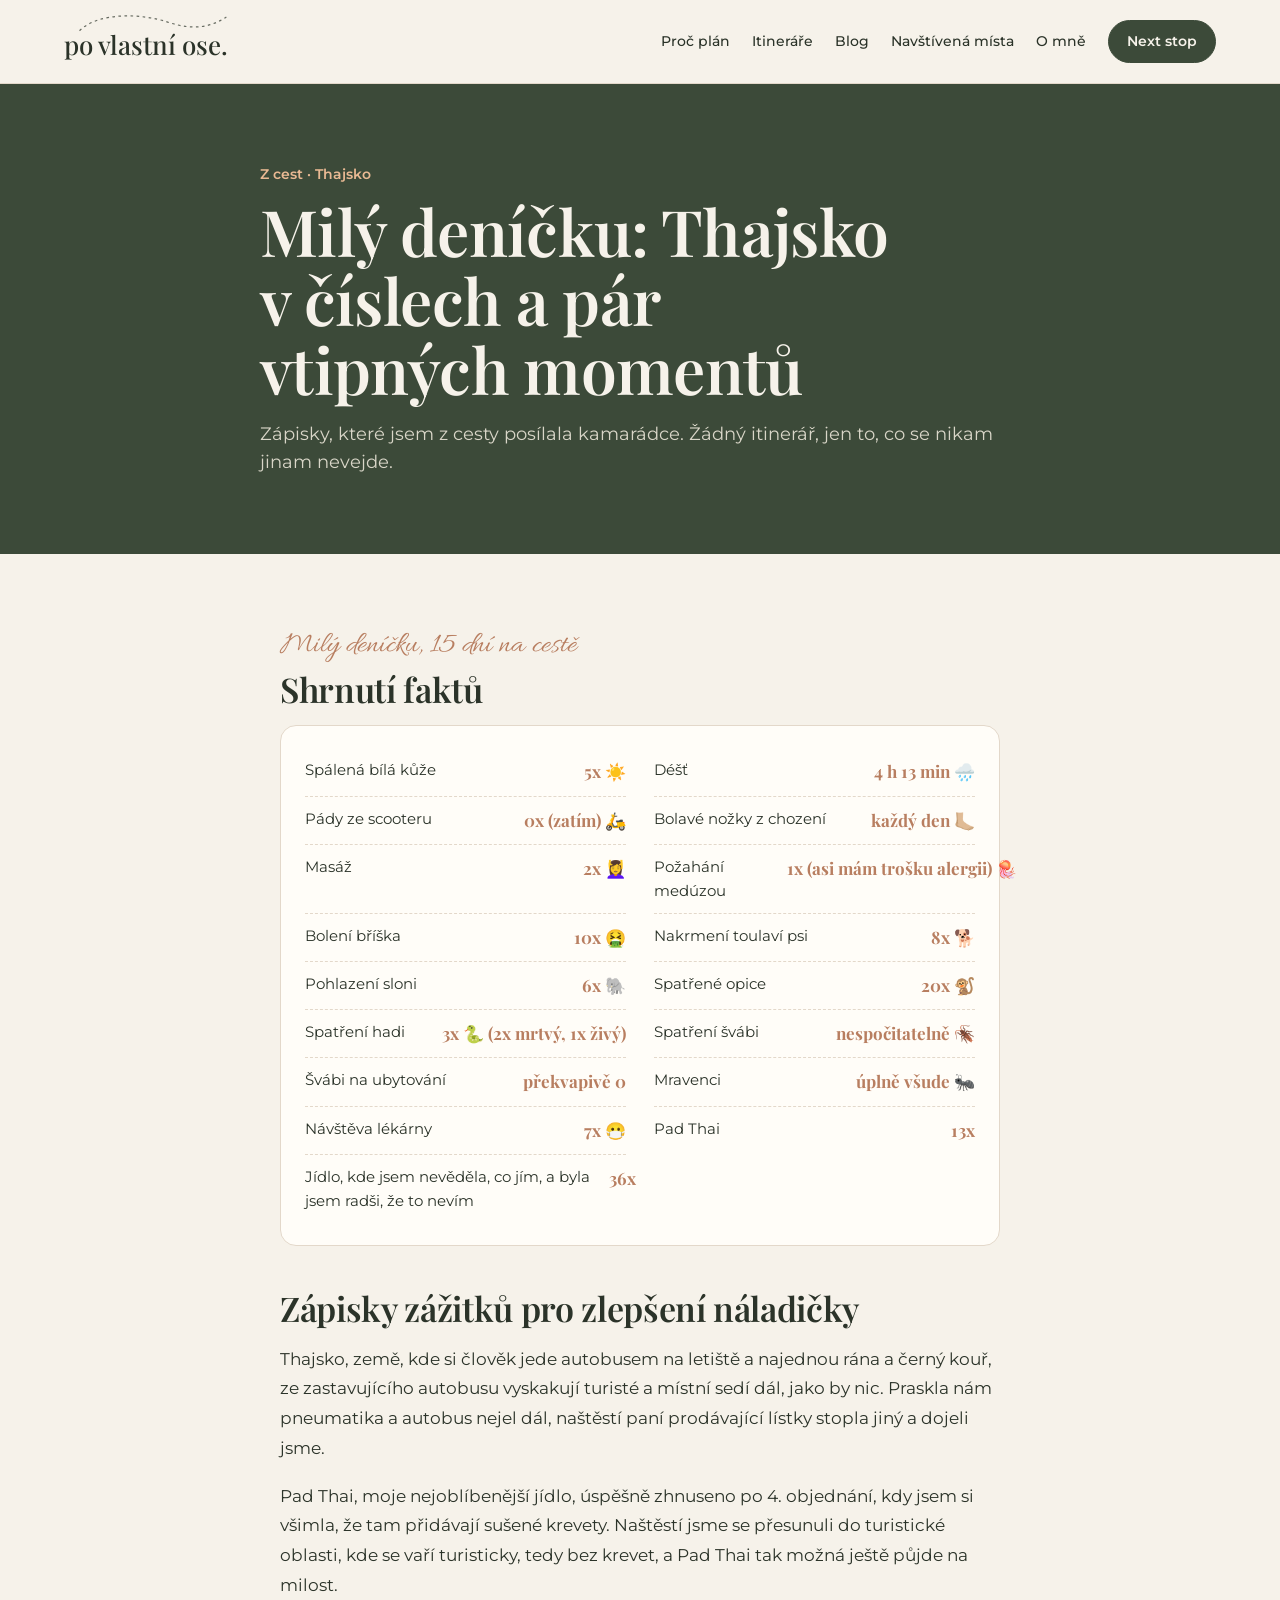
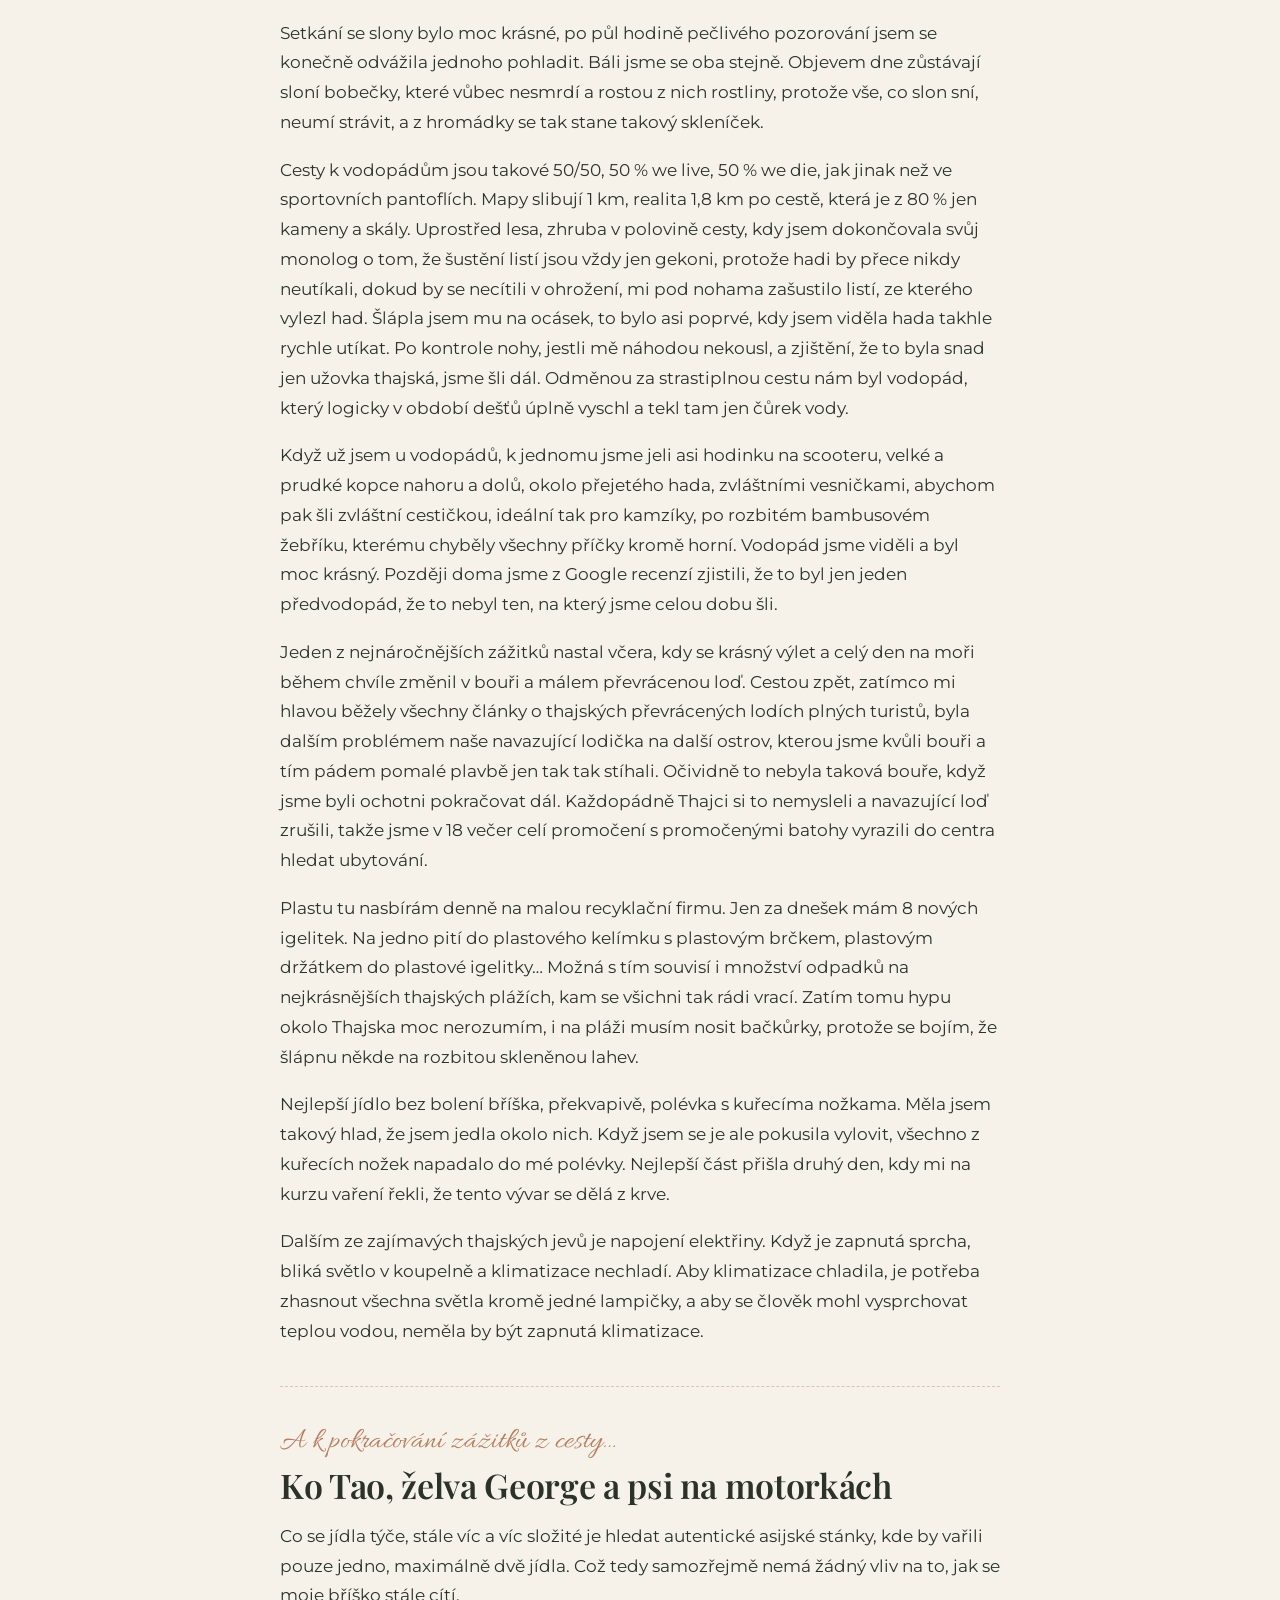
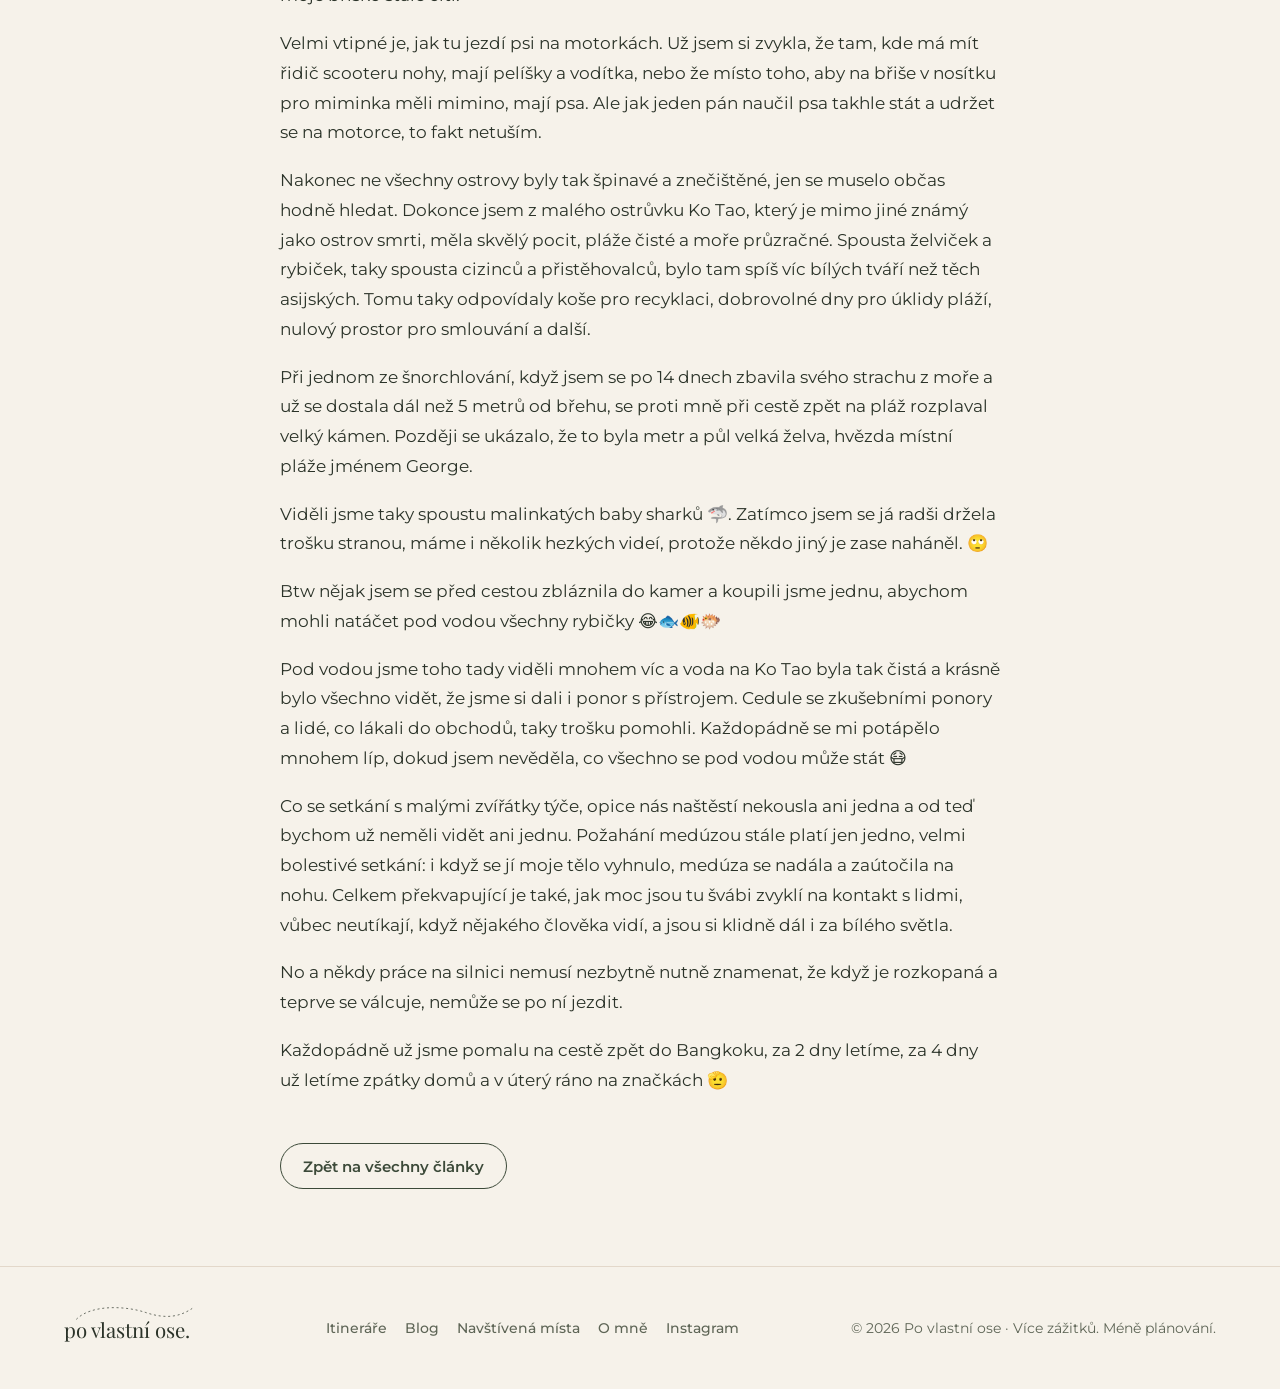
==== clanky/thajsko-mily-denicku/index.html @ 7bd82819 "První článek: Milý deníčku z Thajska; styly do assets/style.css Co-Authored-By: Claude Opus 5.5 <nor" ====
<!DOCTYPE html>
<html lang="cs">
<head>
<meta charset="utf-8">
<meta name="viewport" content="width=device-width, initial-scale=1">
<title>Milý deníčku z Thajska | Po vlastní ose</title>
<meta name="robots" content="noindex, nofollow">
<meta name="description" content="Vtipné momenty z cesty po Thajsku: sloni, hadi na cestě k vodopádům, bouře na moři, želva George a Pad Thai se sušenými krevetami.">
<link rel="icon" href="data:image/svg+xml,%3Csvg xmlns=%22http://www.w3.org/2000/svg%22 viewBox=%220 0 24 30%22%3E%3Cpath fill=%22%23B87E60%22 d=%22M12 1C6.2 1 1.8 5.4 1.8 11c0 7.4 9 16.6 9.4 17 .4.4 1.1.4 1.5 0 .4-.4 9.5-9.6 9.5-17C22.2 5.4 17.8 1 12 1zm0 14.2a4 4 0 1 1 0-8 4 4 0 0 1 0 8z%22/%3E%3C/svg%3E">
<link rel="preconnect" href="https://fonts.googleapis.com">
<link rel="preconnect" href="https://fonts.gstatic.com" crossorigin>
<link rel="stylesheet" href="https://fonts.googleapis.com/css2?family=Allura&family=Montserrat:wght@400;500;600&family=Playfair+Display:ital,wght@0,500;0,600;1,500&display=swap">
<link rel="stylesheet" href="/assets/style.css">
</head>
<body>
<svg width="0" height="0" style="position:absolute" aria-hidden="true">
 <defs>
  <symbol id="plane" viewBox="0 0 24 24"><path fill="currentColor" d="M21.5 11.2c.9.2.9 1.4 0 1.6l-5.8 1.1-4.6 6.6c-.3.4-.7.6-1.2.6H8.8l2.3-7-4.8.7-1.7 2.2H3.3l1-3.7-1-3.7h1.3l1.7 2.2 4.8.7-2.3-7h1.1c.5 0 .9.2 1.2.6l4.6 6.6z"/></symbol>
  <symbol id="pin" viewBox="0 0 24 30"><path fill="currentColor" d="M12 1C6.2 1 1.8 5.4 1.8 11c0 7.4 9 16.6 9.4 17 .4.4 1.1.4 1.5 0 .4-.4 9.5-9.6 9.5-17C22.2 5.4 17.8 1 12 1zm0 14.2a4 4 0 1 1 0-8 4 4 0 0 1 0 8z"/></symbol>
  <symbol id="palm" viewBox="0 0 120 200"><path d="M62 200c-6-50-4-100 6-140" stroke="currentColor" stroke-width="7" fill="none" stroke-linecap="round"/><g fill="currentColor"><path d="M68 60C50 40 25 38 4 52c22-4 42 2 64 8z"/><path d="M68 60c6-22 26-36 50-34-20 6-36 18-50 34z"/><path d="M68 60C60 36 40 20 16 22c20 8 38 20 52 38z"/><path d="M68 60c20-10 42-6 52 14-18-10-34-12-52-14z"/><path d="M68 60c-14 4-30 18-34 40 10-18 20-30 34-40z"/></g></symbol>
 </defs>
</svg>

<header>
 <div class="bar">
  <a class="logo" href="/" aria-label="Po vlastní ose, úvod">
   <svg viewBox="0 0 220 64" role="img"><title>po vlastní ose.</title>
    <path d="M18 24 C 40 2, 90 4, 120 14 S 170 20, 188 8" fill="none" stroke="currentColor" stroke-width="1.4" stroke-dasharray="3 4" opacity=".7"/>
    <use href="/#pin" x="10" y="12" width="14" height="17" style="color:var(--terra)"/>
    <use href="/#plane" x="184" y="0" width="20" height="20" transform="rotate(-14 194 10)"/>
    <text x="0" y="52" font-family="Playfair Display, Georgia, serif" font-size="30" font-weight="500" fill="currentColor">po vlastní ose.</text>
   </svg>
  </a>
  <nav class="main" aria-label="Hlavní menu">
   <a href="/#proc">Proč plán</a><a href="/#itinerare">Itineráře</a><a href="/#blog">Blog</a><a href="/#mista">Navštívená místa</a><a href="/#o-mne">O mně</a>
   <a class="btn" href="/#itinerare">Next stop</a>
  </nav>
 </div>
</header>

<main>
<section class="band art-hero">
 <div class="wrap">
  <span class="k">Z cest · Thajsko</span>
  <h1>Milý deníčku: Thajsko v číslech a pár vtipných momentů</h1>
  <p>Zápisky, které jsem z cesty posílala kamarádce. Žádný itinerář, jen to, co se nikam jinam nevejde.</p>
 </div>
</section>
<section class="band">
 <article class="art">
  <span class="hand">Milý deníčku, 15 dní na cestě</span>
  <h2 style="margin-top:0">Shrnutí faktů</h2>
  <div class="facts"><div><span>Spálená bílá kůže</span><b>5x ☀️</b></div><div><span>Déšť</span><b>4 h 13 min 🌧️</b></div><div><span>Pády ze scooteru</span><b>0x (zatím) 🛵</b></div><div><span>Bolavé nožky z chození</span><b>každý den 🦶🏼</b></div><div><span>Masáž</span><b>2x 💆‍♀️</b></div><div><span>Požahání medúzou</span><b>1x (asi mám trošku alergii) 🪼</b></div><div><span>Bolení bříška</span><b>10x 🤮</b></div><div><span>Nakrmení toulaví psi</span><b>8x 🐕</b></div><div><span>Pohlazení sloni</span><b>6x 🐘</b></div><div><span>Spatřené opice</span><b>20x 🐒</b></div><div><span>Spatření hadi</span><b>3x 🐍 (2x mrtvý, 1x živý)</b></div><div><span>Spatření švábi</span><b>nespočitatelně 🪳</b></div><div><span>Švábi na ubytování</span><b>překvapivě 0</b></div><div><span>Mravenci</span><b>úplně všude 🐜</b></div><div><span>Návštěva lékárny</span><b>7x 😷</b></div><div><span>Pad Thai</span><b>13x</b></div><div><span>Jídlo, kde jsem nevěděla, co jím, a byla jsem radši, že to nevím</span><b>36x</b></div></div>
  <h2>Zápisky zážitků pro zlepšení náladičky</h2>
  <p>Thajsko, země, kde si člověk jede autobusem na letiště a najednou rána a černý kouř, ze zastavujícího autobusu vyskakují turisté a místní sedí dál, jako by nic. Praskla nám pneumatika a autobus nejel dál, naštěstí paní prodávající lístky stopla jiný a dojeli jsme.</p>
<p>Pad Thai, moje nejoblíbenější jídlo, úspěšně zhnuseno po 4. objednání, kdy jsem si všimla, že tam přidávají sušené krevety. Naštěstí jsme se přesunuli do turistické oblasti, kde se vaří turisticky, tedy bez krevet, a Pad Thai tak možná ještě půjde na milost.</p>
<p>Setkání se slony bylo moc krásné, po půl hodině pečlivého pozorování jsem se konečně odvážila jednoho pohladit. Báli jsme se oba stejně. Objevem dne zůstávají sloní bobečky, které vůbec nesmrdí a rostou z nich rostliny, protože vše, co slon sní, neumí strávit, a z hromádky se tak stane takový skleníček.</p>
<p>Cesty k vodopádům jsou takové 50/50, 50 % we live, 50 % we die, jak jinak než ve sportovních pantoflích. Mapy slibují 1 km, realita 1,8 km po cestě, která je z 80 % jen kameny a skály. Uprostřed lesa, zhruba v polovině cesty, kdy jsem dokončovala svůj monolog o tom, že šustění listí jsou vždy jen gekoni, protože hadi by přece nikdy neutíkali, dokud by se necítili v ohrožení, mi pod nohama zašustilo listí, ze kterého vylezl had. Šlápla jsem mu na ocásek, to bylo asi poprvé, kdy jsem viděla hada takhle rychle utíkat. Po kontrole nohy, jestli mě náhodou nekousl, a zjištění, že to byla snad jen užovka thajská, jsme šli dál. Odměnou za strastiplnou cestu nám byl vodopád, který logicky v období dešťů úplně vyschl a tekl tam jen čůrek vody.</p>
<p>Když už jsem u vodopádů, k jednomu jsme jeli asi hodinku na scooteru, velké a prudké kopce nahoru a dolů, okolo přejetého hada, zvláštními vesničkami, abychom pak šli zvláštní cestičkou, ideální tak pro kamzíky, po rozbitém bambusovém žebříku, kterému chyběly všechny příčky kromě horní. Vodopád jsme viděli a byl moc krásný. Později doma jsme z Google recenzí zjistili, že to byl jen jeden předvodopád, že to nebyl ten, na který jsme celou dobu šli.</p>
<p>Jeden z nejnáročnějších zážitků nastal včera, kdy se krásný výlet a celý den na moři během chvíle změnil v bouři a málem převrácenou loď. Cestou zpět, zatímco mi hlavou běžely všechny články o thajských převrácených lodích plných turistů, byla dalším problémem naše navazující lodička na další ostrov, kterou jsme kvůli bouři a tím pádem pomalé plavbě jen tak tak stíhali. Očividně to nebyla taková bouře, když jsme byli ochotni pokračovat dál. Každopádně Thajci si to nemysleli a navazující loď zrušili, takže jsme v 18 večer celí promočení s promočenými batohy vyrazili do centra hledat ubytování.</p>
<p>Plastu tu nasbírám denně na malou recyklační firmu. Jen za dnešek mám 8 nových igelitek. Na jedno pití do plastového kelímku s plastovým brčkem, plastovým držátkem do plastové igelitky… Možná s tím souvisí i množství odpadků na nejkrásnějších thajských plážích, kam se všichni tak rádi vrací. Zatím tomu hypu okolo Thajska moc nerozumím, i na pláži musím nosit bačkůrky, protože se bojím, že šlápnu někde na rozbitou skleněnou lahev.</p>
<p>Nejlepší jídlo bez bolení bříška, překvapivě, polévka s kuřecíma nožkama. Měla jsem takový hlad, že jsem jedla okolo nich. Když jsem se je ale pokusila vylovit, všechno z kuřecích nožek napadalo do mé polévky. Nejlepší část přišla druhý den, kdy mi na kurzu vaření řekli, že tento vývar se dělá z krve.</p>
<p>Dalším ze zajímavých thajských jevů je napojení elektřiny. Když je zapnutá sprcha, bliká světlo v koupelně a klimatizace nechladí. Aby klimatizace chladila, je potřeba zhasnout všechna světla kromě jedné lampičky, a aby se člověk mohl vysprchovat teplou vodou, neměla by být zapnutá klimatizace.</p>

  <hr>
  <span class="hand">A k pokračování zážitků z cesty…</span>
  <h2 style="margin-top:0">Ko Tao, želva George a psi na motorkách</h2>
  <p>Co se jídla týče, stále víc a víc složité je hledat autentické asijské stánky, kde by vařili pouze jedno, maximálně dvě jídla. Což tedy samozřejmě nemá žádný vliv na to, jak se moje bříško stále cítí.</p>
<p>Velmi vtipné je, jak tu jezdí psi na motorkách. Už jsem si zvykla, že tam, kde má mít řidič scooteru nohy, mají pelíšky a vodítka, nebo že místo toho, aby na břiše v nosítku pro miminka měli mimino, mají psa. Ale jak jeden pán naučil psa takhle stát a udržet se na motorce, to fakt netuším.</p>
<p>Nakonec ne všechny ostrovy byly tak špinavé a znečištěné, jen se muselo občas hodně hledat. Dokonce jsem z malého ostrůvku Ko Tao, který je mimo jiné známý jako ostrov smrti, měla skvělý pocit, pláže čisté a moře průzračné. Spousta želviček a rybiček, taky spousta cizinců a přistěhovalců, bylo tam spíš víc bílých tváří než těch asijských. Tomu taky odpovídaly koše pro recyklaci, dobrovolné dny pro úklidy pláží, nulový prostor pro smlouvání a další.</p>
<p>Při jednom ze šnorchlování, když jsem se po 14 dnech zbavila svého strachu z moře a už se dostala dál než 5 metrů od břehu, se proti mně při cestě zpět na pláž rozplaval velký kámen. Později se ukázalo, že to byla metr a půl velká želva, hvězda místní pláže jménem George.</p>
<p>Viděli jsme taky spoustu malinkatých baby sharků 🦈. Zatímco jsem se já radši držela trošku stranou, máme i několik hezkých videí, protože někdo jiný je zase naháněl. 🙄</p>
<p>Btw nějak jsem se před cestou zbláznila do kamer a koupili jsme jednu, abychom mohli natáčet pod vodou všechny rybičky 😂🐟🐠🐡</p>
<p>Pod vodou jsme toho tady viděli mnohem víc a voda na Ko Tao byla tak čistá a krásně bylo všechno vidět, že jsme si dali i ponor s přístrojem. Cedule se zkušebními ponory a lidé, co lákali do obchodů, taky trošku pomohli. Každopádně se mi potápělo mnohem líp, dokud jsem nevěděla, co všechno se pod vodou může stát 😷</p>
<p>Co se setkání s malými zvířátky týče, opice nás naštěstí nekousla ani jedna a od teď bychom už neměli vidět ani jednu. Požahání medúzou stále platí jen jedno, velmi bolestivé setkání: i když se jí moje tělo vyhnulo, medúza se nadála a zaútočila na nohu. Celkem překvapující je také, jak moc jsou tu švábi zvyklí na kontakt s lidmi, vůbec neutíkají, když nějakého člověka vidí, a jsou si klidně dál i za bílého světla.</p>
<p>No a někdy práce na silnici nemusí nezbytně nutně znamenat, že když je rozkopaná a teprve se válcuje, nemůže se po ní jezdit.</p>
<p>Každopádně už jsme pomalu na cestě zpět do Bangkoku, za 2 dny letíme, za 4 dny už letíme zpátky domů a v úterý ráno na značkách 🫡</p>

  <a class="btn ghost back" href="/#blog">Zpět na všechny články</a>
 </article>
</section>
</main>

<footer>
 <div class="wrap">
  <a class="logo" href="/" aria-label="Po vlastní ose, úvod"><svg viewBox="0 0 220 64"><use href="/#pin" x="10" y="12" width="14" height="17" style="color:var(--terra)"/><path d="M18 24 C 40 2, 90 4, 120 14 S 170 20, 188 8" fill="none" stroke="currentColor" stroke-width="1.4" stroke-dasharray="3 4" opacity=".7"/><use href="/#plane" x="184" y="0" width="20" height="20"/><text x="0" y="52" font-family="Playfair Display, Georgia, serif" font-size="30" fill="currentColor">po vlastní ose.</text></svg></a>
  <nav aria-label="Patička"><a href="/#itinerare">Itineráře</a><a href="/#blog">Blog</a><a href="/#mista">Navštívená místa</a><a href="/#o-mne">O mně</a><a href="https://www.instagram.com/m_pankovaa/">Instagram</a></nav>
  <span>© 2026 Po vlastní ose · Více zážitků. Méně plánování.</span>
 </div>
</footer>
</body>
</html>
---- assets/style.css ----
/* VOICE everyday travel journal, calm and personal, practical underneath
   IDEA a printed travel magazine with a hand-drawn flight route running through it
   PICTURE illustrated Mediterranean coast at sunset, dashed route and plane across the sky
   COLOUR ivory ground, deep olive bands, sage and sand support, terracotta accent (brand palette)
   TYPE Playfair Display headings, Montserrat text, Allura for small handwritten notes
   LAYOUT laptop: scene full-bleed, title in the sky corner; phone: title, scene, buttons */
:root{color-scheme:light dark;
--bg:light-dark(#F6F2EA,#1C221B);--ink:light-dark(#2B3329,#F2EDE3);--soft:light-dark(#5E6556,#B9BCAD);
--olive:#3C4A39;--sage:#8C927E;--sand:#D8C5B3;--terra:#B87E60;--coffee:#5A4A3E;--ivory:#F6F2EA;
--card:light-dark(#FFFDF8,#262E24);--line:light-dark(#E3D8CA,#38412F)}
:root[data-theme=light]{color-scheme:light}:root[data-theme=dark]{color-scheme:dark}
*{box-sizing:border-box;min-width:0}
html{scroll-behavior:smooth;scroll-padding-top:80px}
body{margin:0;background:var(--bg);color:var(--ink);font:16px/1.6 Montserrat,system-ui,sans-serif;overflow-x:clip}
img,svg{max-width:100%}
a{color:inherit}
h1,h2,h3{font-family:"Playfair Display",Georgia,serif;font-weight:600;line-height:1.08;letter-spacing:-.01em;margin:0;text-wrap:balance}
h1{font-size:clamp(38px,5.4vw,64px)}
h2{font-size:clamp(30px,3.6vw,44px)}
h3{font-size:22px}
p{margin:0}
.wrap{max-width:1240px;margin:0 auto}
.band{padding-block:clamp(44px,6vw,88px);padding-inline:max(5vw,16px)}
.hand{font-family:Allura,cursive;font-size:30px;line-height:1;color:var(--terra)}
.btn{display:inline-flex;align-items:center;gap:10px;min-height:46px;padding:0 22px;border-radius:999px;font:600 15px Montserrat,sans-serif;text-decoration:none;border:1.5px solid var(--olive);background:var(--olive);color:var(--ivory);cursor:pointer}
.btn.ghost{background:transparent;color:var(--olive)}
.btn:hover{background:var(--terra);border-color:var(--terra);color:#fff}
.btn:focus-visible,a:focus-visible,input:focus-visible{outline:2px solid var(--terra);outline-offset:3px}
/* header */
header{position:sticky;top:0;z-index:5;background:color-mix(in srgb,var(--bg) 92%,transparent);backdrop-filter:blur(8px);border-bottom:1px solid var(--line)}
.bar{display:flex;align-items:center;justify-content:space-between;gap:18px;flex-wrap:wrap;padding:10px max(5vw,16px)}
.logo{display:block;width:190px;color:var(--ink);text-decoration:none}
nav{display:flex;flex-wrap:wrap;gap:4px 22px;font-size:14px;font-weight:500}
nav a{text-decoration:none;padding:10px 0}
nav a:hover{color:var(--terra)}
nav .btn{min-height:40px;padding:0 18px;font-size:14px}
/* hero */
.hero{position:relative;min-height:min(84svh,760px);display:grid;align-items:start;overflow:hidden;background:#EBD9C4}
.hero .scene{position:absolute;inset:0;width:100%;height:100%}
.hero .txt{position:relative;z-index:1;padding:clamp(40px,7vw,96px) max(5vw,16px) 0;max-width:640px;color:#2B3329}
.hero .lead{font-size:18px;margin:18px 0 6px;max-width:470px}
.hero .tag{font:600 13px Montserrat,sans-serif;letter-spacing:.04em;color:#3C4A39;margin-top:20px}
.hero .cta{display:flex;flex-wrap:wrap;gap:12px;margin-top:26px}
.hero .btn.ghost{color:#3C4A39;border-color:#3C4A39}
/* why */
.why{display:grid;grid-template-columns:minmax(0,1fr) minmax(0,1.6fr);gap:clamp(28px,5vw,72px);align-items:start}
.why .intro p{color:var(--soft);margin-top:16px;max-width:440px}
.pts{display:grid;grid-template-columns:repeat(3,minmax(0,1fr));gap:22px}
.pt{border-top:1.5px solid var(--terra);padding-top:16px}
.pt svg{width:38px;height:38px;color:var(--olive)}
:root[data-theme=dark] .pt svg{color:var(--sand)}
.pt h3{font-size:20px;margin:10px 0 8px}
.pt p{font-size:15px;color:var(--soft)}
/* next stop */
.next{background:var(--olive);color:var(--ivory)}
.next .head{display:flex;justify-content:space-between;align-items:end;gap:20px;flex-wrap:wrap;margin-bottom:34px}
.next .head p{max-width:460px;color:#D9D6C8;margin-top:12px}
.ns{font-family:"Playfair Display",serif;font-size:clamp(40px,5vw,60px);line-height:1;font-weight:600}
.cards{display:grid;grid-template-columns:repeat(3,minmax(0,1fr));gap:22px}
.trip{background:#F6F2EA;color:#2B3329;border-radius:14px;overflow:hidden;display:flex;flex-direction:column}
.trip svg{display:block;width:100%;height:150px}
.trip .b{padding:18px 20px 22px;display:flex;flex-direction:column;gap:8px;flex:1}
.trip .k{font-size:13px;font-weight:600;color:#B87E60}
.trip ul{margin:4px 0 0;padding:0;list-style:none;display:flex;flex-wrap:wrap;gap:6px}
.trip li{font-size:13px;padding:3px 10px;border-radius:999px;background:#E9DFD2;white-space:nowrap}
.more{margin-top:22px}
.trip .soon{margin-top:auto;padding-top:12px;font-size:13px;color:#5E6556}
.next .btn{background:var(--ivory);color:var(--olive);border-color:var(--ivory)}
.next .btn:hover{background:var(--terra);border-color:var(--terra);color:#fff}
/* blog */
.posts{display:grid;grid-template-columns:1.25fr 1fr;gap:22px;margin-top:30px}
.post{background:var(--card);border:1px solid var(--line);border-radius:14px;overflow:hidden;display:flex;flex-direction:column;text-decoration:none}
.post svg{display:block;width:100%;height:150px}
.post.big svg{height:100%;min-height:260px}
.post .b{padding:16px 20px 20px}
.post .k{font-size:13px;color:var(--terra);font-weight:600}
.post h3{margin:6px 0 8px}
.post p{font-size:15px;color:var(--soft)}
.side{display:grid;gap:22px}
.side .post{flex-direction:row}
.side .post svg{width:38%;height:auto;flex:none}
.note{font-size:13px;color:var(--soft);margin-top:16px}
.sect{display:flex;justify-content:space-between;align-items:end;gap:16px;flex-wrap:wrap}
/* destinations */
.dest{background:color-mix(in srgb,var(--sand) 38%,var(--bg))}
.chips{display:flex;flex-wrap:wrap;gap:10px;margin-top:26px}
.chips a{display:inline-flex;align-items:center;gap:8px;min-height:44px;padding:0 18px;border-radius:999px;border:1px solid var(--line);background:var(--card);text-decoration:none;font-weight:500;font-size:15px}
.chips a svg{width:14px;height:18px;color:var(--terra)}
.chips a:hover{border-color:var(--terra)}
.chips small{color:var(--soft);font-size:13px}
/* about */
.about{display:grid;grid-template-columns:minmax(0,.8fr) minmax(0,1.2fr);gap:clamp(28px,5vw,72px);align-items:center}
.photo{aspect-ratio:4/5;border-radius:200px 200px 16px 16px;overflow:hidden;background:var(--sand)}
.photo svg{width:100%;height:100%;display:block}
.about p{margin-top:14px;color:var(--soft);max-width:560px}
.about p:first-of-type{color:var(--ink);font-size:18px}
/* map */
.mapbox{display:grid;grid-template-columns:minmax(0,1fr) 300px;gap:22px;margin-top:26px;align-items:stretch}
#map{height:480px;border-radius:16px;border:1px solid var(--line);background:#E9DFD2;z-index:0}
#map .leaflet-tile-pane{filter:sepia(.35) saturate(.75) brightness(1.02)}
.leaflet-popup-content{font:14px/1.4 Montserrat,sans-serif;color:#2B3329}
.leaflet-popup-content b{font-family:"Playfair Display",serif;font-size:16px}
.legend{display:flex;flex-direction:column;gap:6px;max-height:480px;overflow:auto}
.legend button{display:flex;justify-content:space-between;align-items:center;gap:10px;min-height:44px;padding:0 16px;border-radius:12px;border:1px solid var(--line);background:var(--card);color:var(--ink);font:500 15px Montserrat,sans-serif;cursor:pointer;text-align:left}
.legend button small{color:var(--soft);font-size:13px;white-space:nowrap}
.legend button:hover,.legend button[aria-pressed=true]{border-color:var(--terra)}
.legend button[aria-pressed=true]{background:color-mix(in srgb,var(--terra) 14%,var(--card))}
.count{margin-top:14px;font-size:15px;color:var(--soft)}
.count b{color:var(--ink);font-family:"Playfair Display",serif;font-size:22px}
/* upcoming */
.up{display:grid;grid-template-columns:repeat(4,minmax(0,1fr));gap:18px;margin-top:28px}
.up article{border:1px solid rgba(246,242,234,.3);border-radius:14px;padding:18px 18px 20px;display:flex;flex-direction:column;gap:6px}
.up .w{font-size:13px;font-weight:600;color:#E9B993}
.up h3{color:#F6F2EA}
.up p{font-size:14px;margin:0}
.up .s{margin-top:auto;padding-top:10px;font-size:13px;color:#CDBBA8}
/* newsletter + footer */
.join{background:var(--coffee);color:var(--ivory);text-align:left}
.join .wrap{display:block}
.join p{color:#E2D6C8;margin-top:10px}
form{display:flex;gap:10px;flex-wrap:wrap}
input{flex:1 1 220px;min-height:48px;border-radius:999px;border:1.5px solid #CDBBA8;background:#F6F2EA;color:#2B3329;padding:0 20px;font:16px Montserrat,sans-serif}
.join .btn{background:var(--terra);border-color:var(--terra)}
.join .btn:hover{background:var(--ivory);color:var(--coffee);border-color:var(--ivory)}
#ok{font-size:14px;margin-top:10px;min-height:1.4em;color:#F0E2D2}
footer{padding:36px max(5vw,16px);border-top:1px solid var(--line)}
footer .wrap{display:flex;justify-content:space-between;gap:20px;flex-wrap:wrap;align-items:center;font-size:14px;color:var(--soft)}
footer .logo{width:150px}
footer nav{gap:4px 18px}
@media(max-width:900px){.cards{grid-template-columns:minmax(0,1fr) minmax(0,1fr)}.mapbox{grid-template-columns:1fr}.legend{flex-direction:row;flex-wrap:wrap;max-height:none}.up{grid-template-columns:repeat(2,minmax(0,1fr))}.why{grid-template-columns:1fr}.posts{grid-template-columns:1fr}.post.big svg{min-height:200px;height:200px}}
@media(max-width:720px){.pts{grid-template-columns:1fr}.about{grid-template-columns:1fr}.photo{max-width:320px}.join .wrap{grid-template-columns:1fr}}
@media(max-width:600px){
 nav.main a:not(.btn){display:none}
 .hero{display:block;min-height:0;background:var(--bg)}
 .hero .scene{position:relative;display:block;height:300px;margin-top:20px}
 .hero .txt{padding-top:28px;color:var(--ink)}
 .hero .tag{color:var(--ink)}
 .hero .btn.ghost{color:var(--ink);border-color:var(--ink)}
 .cards{grid-template-columns:1fr}.up{grid-template-columns:1fr}#map{height:380px}
 .side .post{flex-direction:column}.side .post svg{width:100%;height:140px}
}
@media(prefers-reduced-motion:no-preference){.plane-fly{animation:fly 2.4s cubic-bezier(.3,.6,.3,1) both}@keyframes fly{from{offset-distance:0%}to{offset-distance:100%}}}

/* article */
.art-hero{background:var(--olive);color:var(--ivory)}
.art-hero .wrap{max-width:760px}
.art-hero .k{font-size:14px;font-weight:600;color:#E9B993}
.art-hero h1{margin-top:10px}
.art-hero p{margin-top:16px;color:#D9D6C8;font-size:18px}
.art{max-width:720px;margin:0 auto}
.art p{margin:0 0 18px;font-size:17px;line-height:1.75}
.art h2{font-size:clamp(26px,3vw,34px);margin:44px 0 18px}
.art .hand{display:block;margin:0 0 10px}
.facts{display:grid;grid-template-columns:repeat(2,minmax(0,1fr));gap:0 28px;margin:8px 0 10px;padding:22px 24px;border-radius:16px;background:var(--card);border:1px solid var(--line)}
.facts div{display:flex;justify-content:space-between;gap:14px;padding:10px 0;border-bottom:1px dashed var(--line);font-size:15px}
.facts div:nth-last-child(-n+2){border-bottom:0}
.facts b{font-family:"Playfair Display",serif;font-size:17px;white-space:nowrap;color:var(--terra)}
.art .lead{font-size:19px;color:var(--soft)}
.back{display:inline-flex;margin-top:30px}
.art hr{border:0;border-top:1.5px dashed var(--sand);margin:40px 0}
@media(max-width:600px){.facts{grid-template-columns:1fr}.facts div:nth-last-child(2){border-bottom:1px dashed var(--line)}}
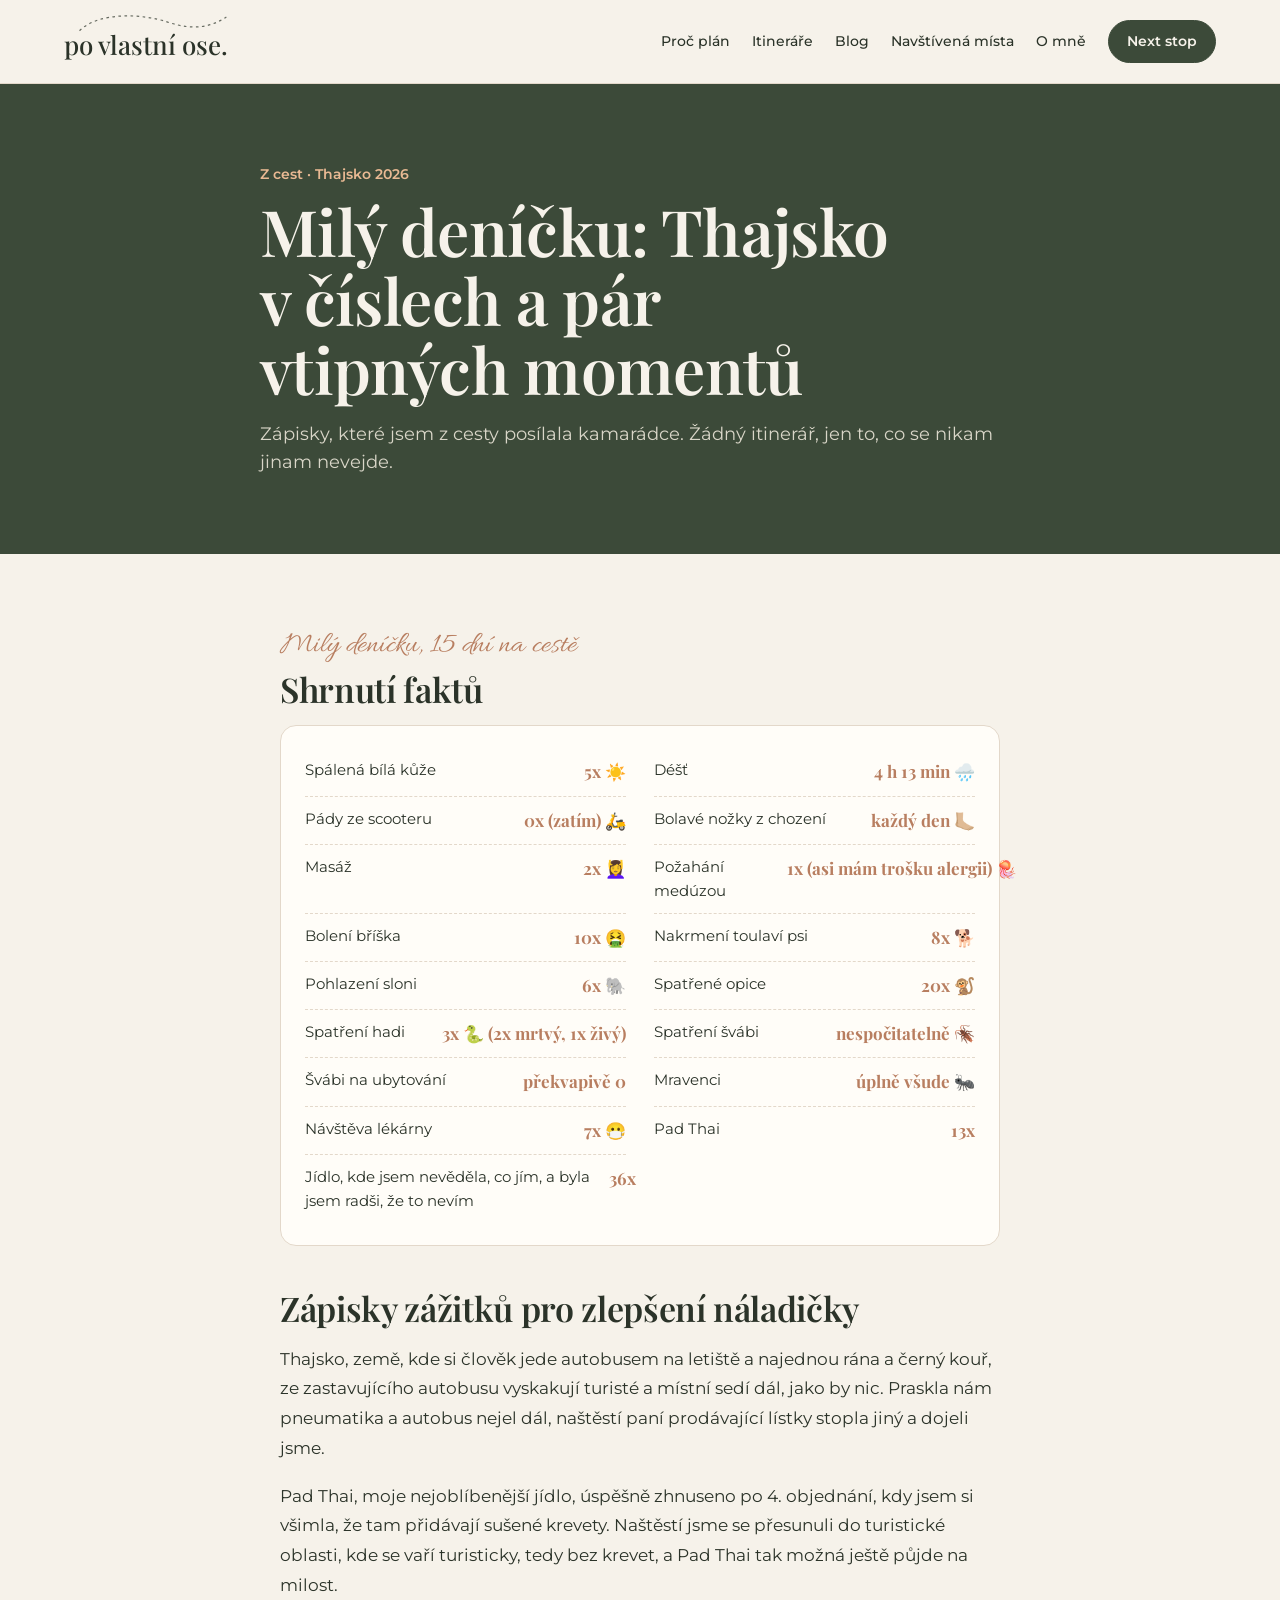
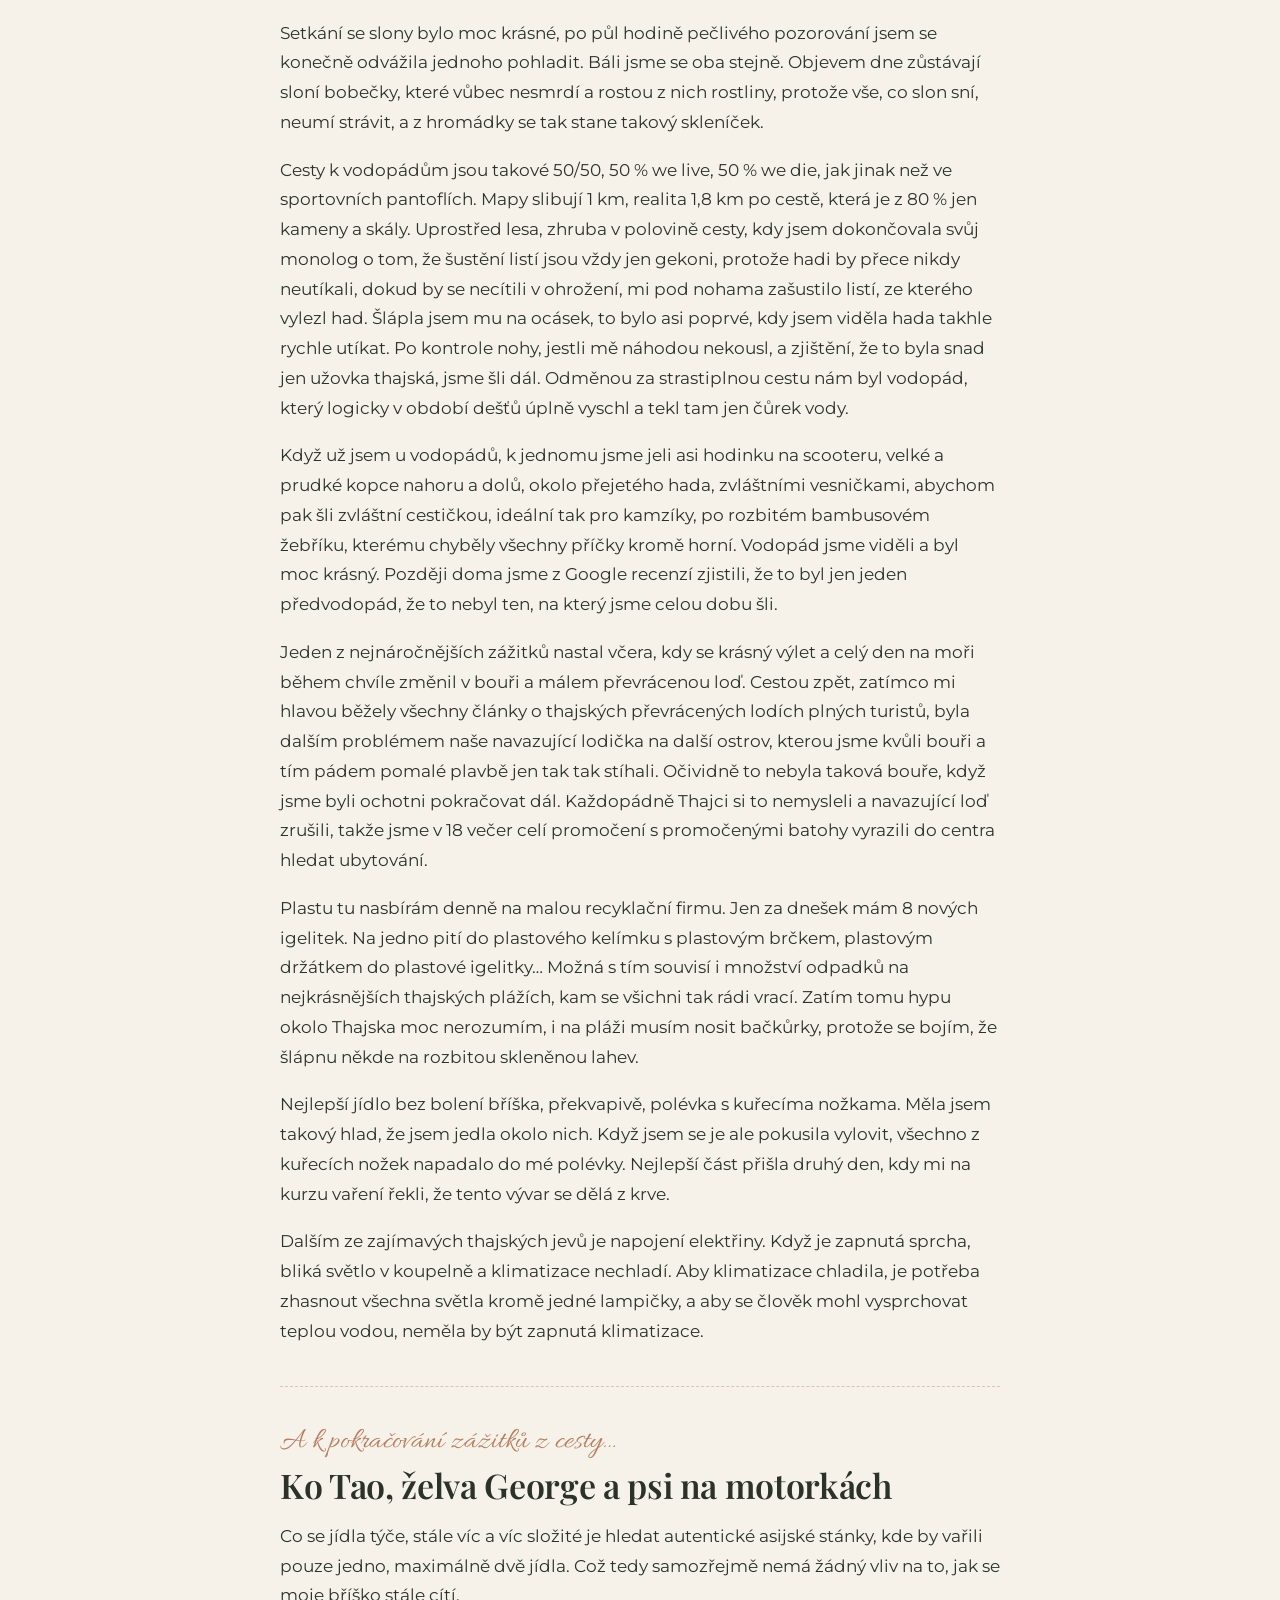
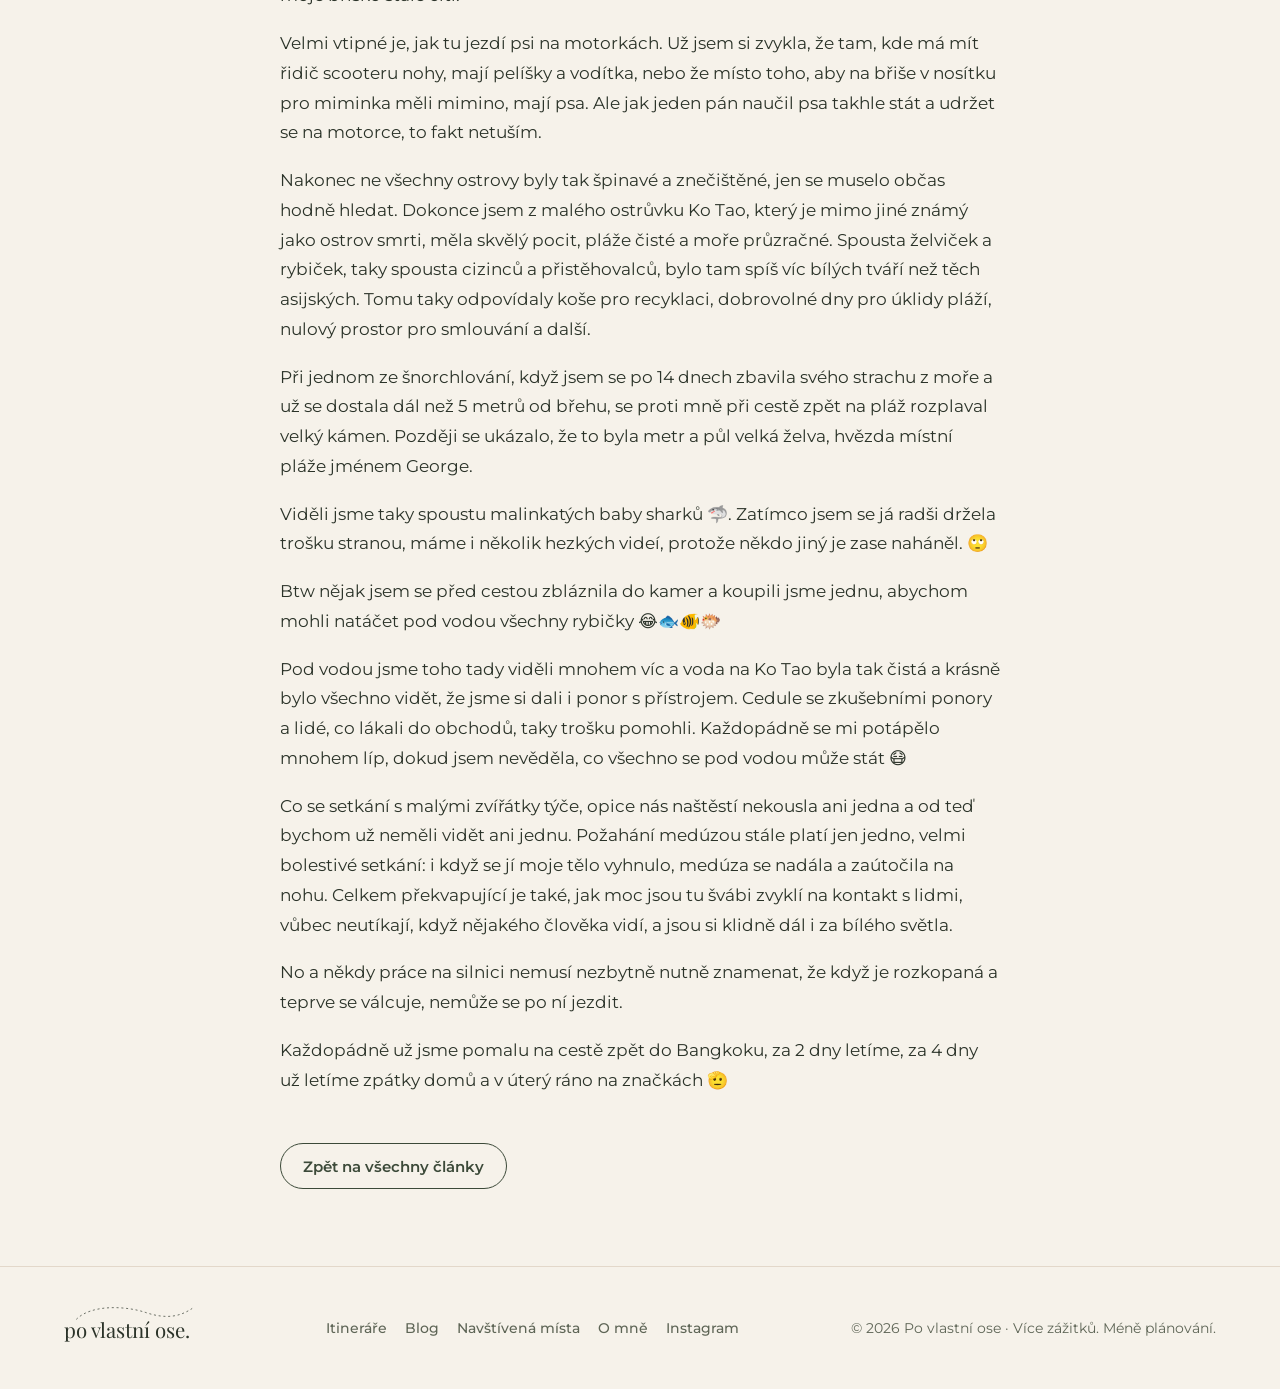
==== commit cdaf6f15: "Thajsko 2026 na mapě navštívených míst Co-Authored-By: Claude Opus 5.5 <noreply@anthropic.com> Claud" ====
--- a/clanky/thajsko-mily-denicku/index.html
+++ b/clanky/thajsko-mily-denicku/index.html
@@ -41,7 +41,7 @@
 <main>
 <section class="band art-hero">
  <div class="wrap">
-  <span class="k">Z cest · Thajsko</span>
+  <span class="k">Z cest · Thajsko 2026</span>
   <h1>Milý deníčku: Thajsko v číslech a pár vtipných momentů</h1>
   <p>Zápisky, které jsem z cesty posílala kamarádce. Žádný itinerář, jen to, co se nikam jinam nevejde.</p>
  </div>
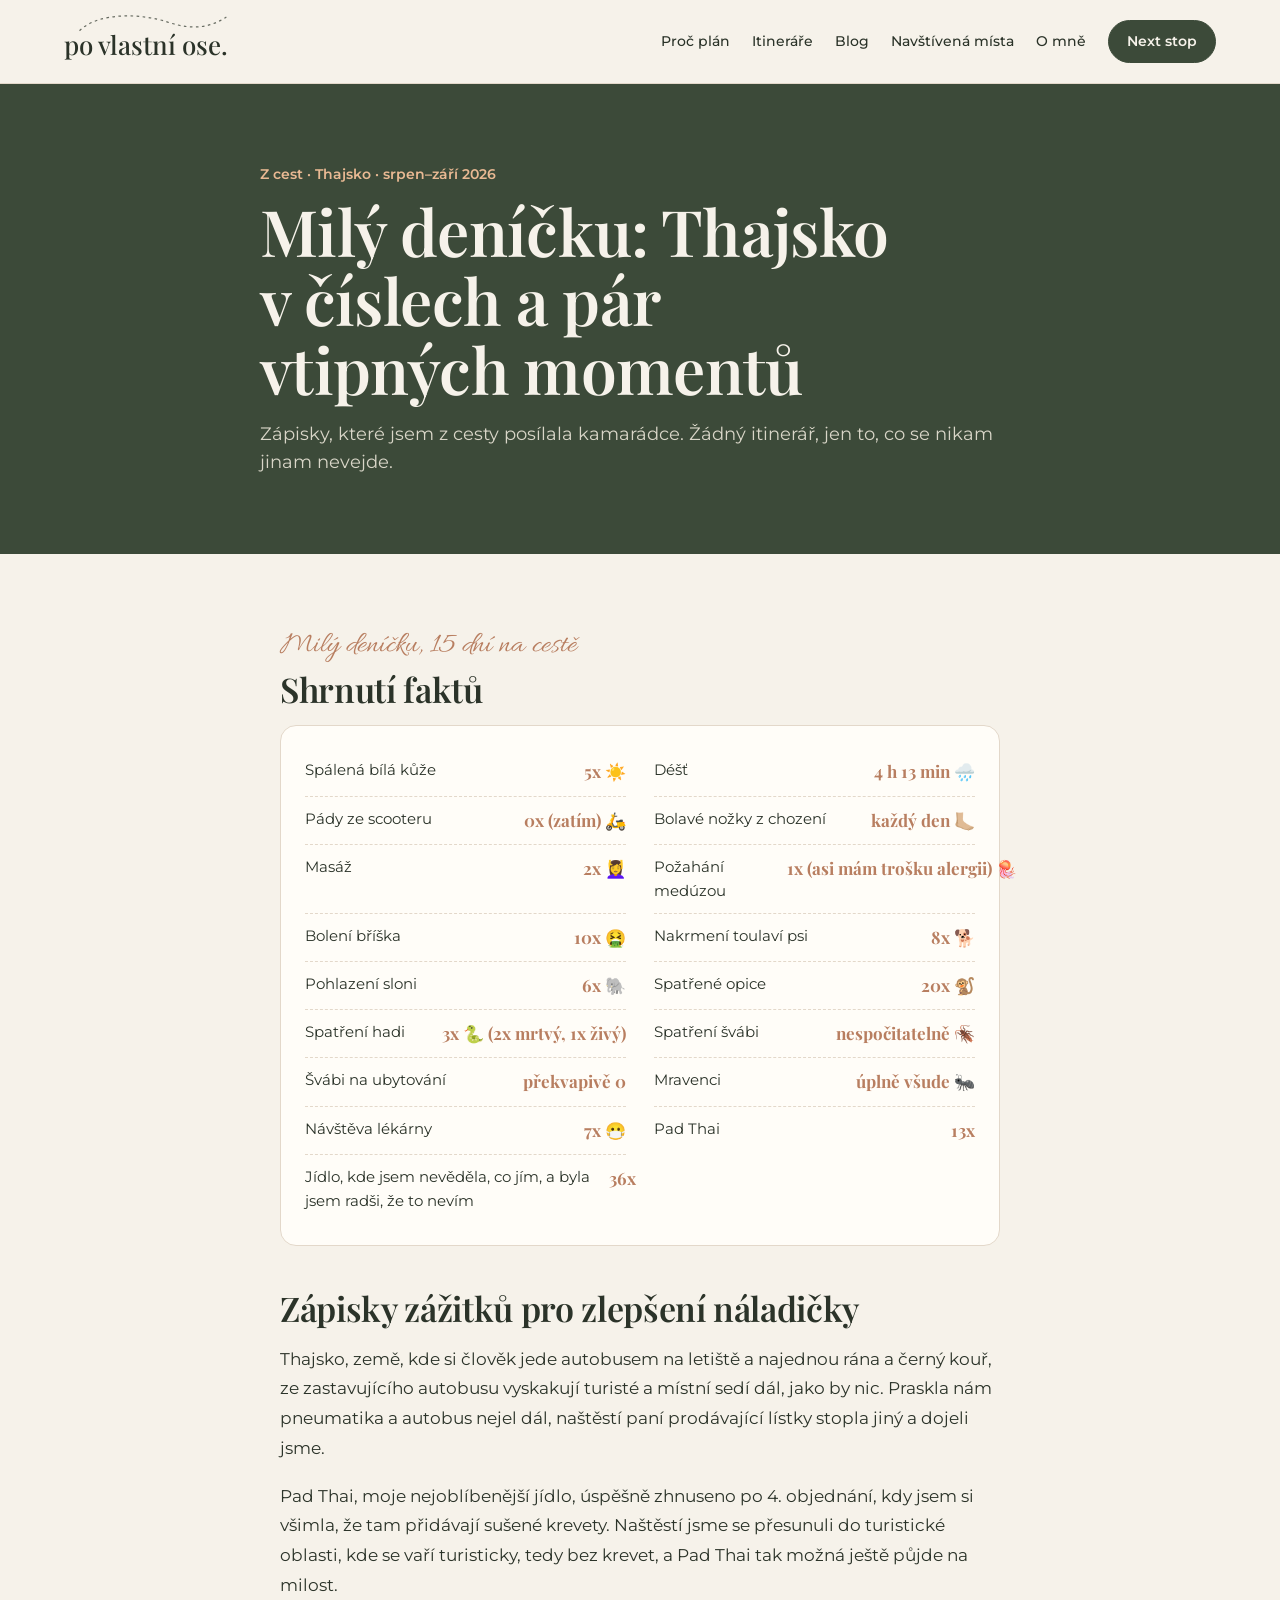
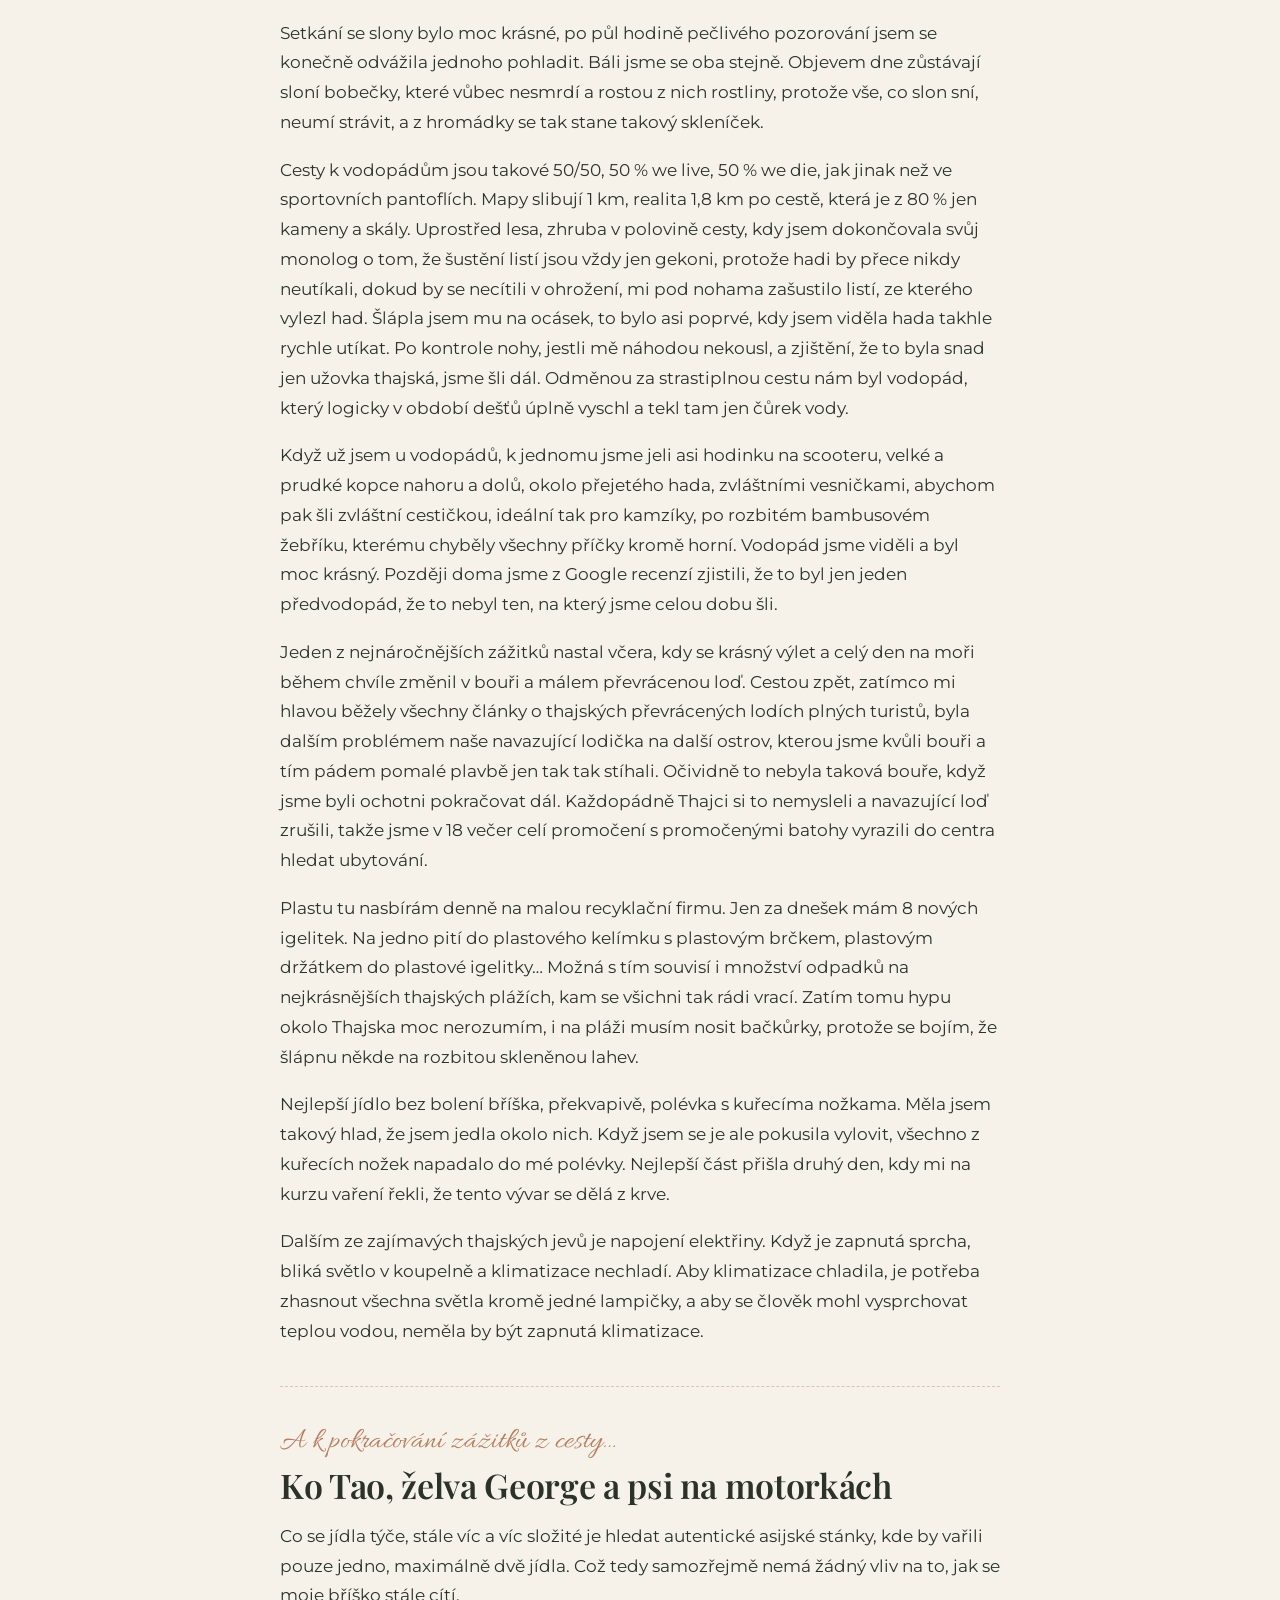
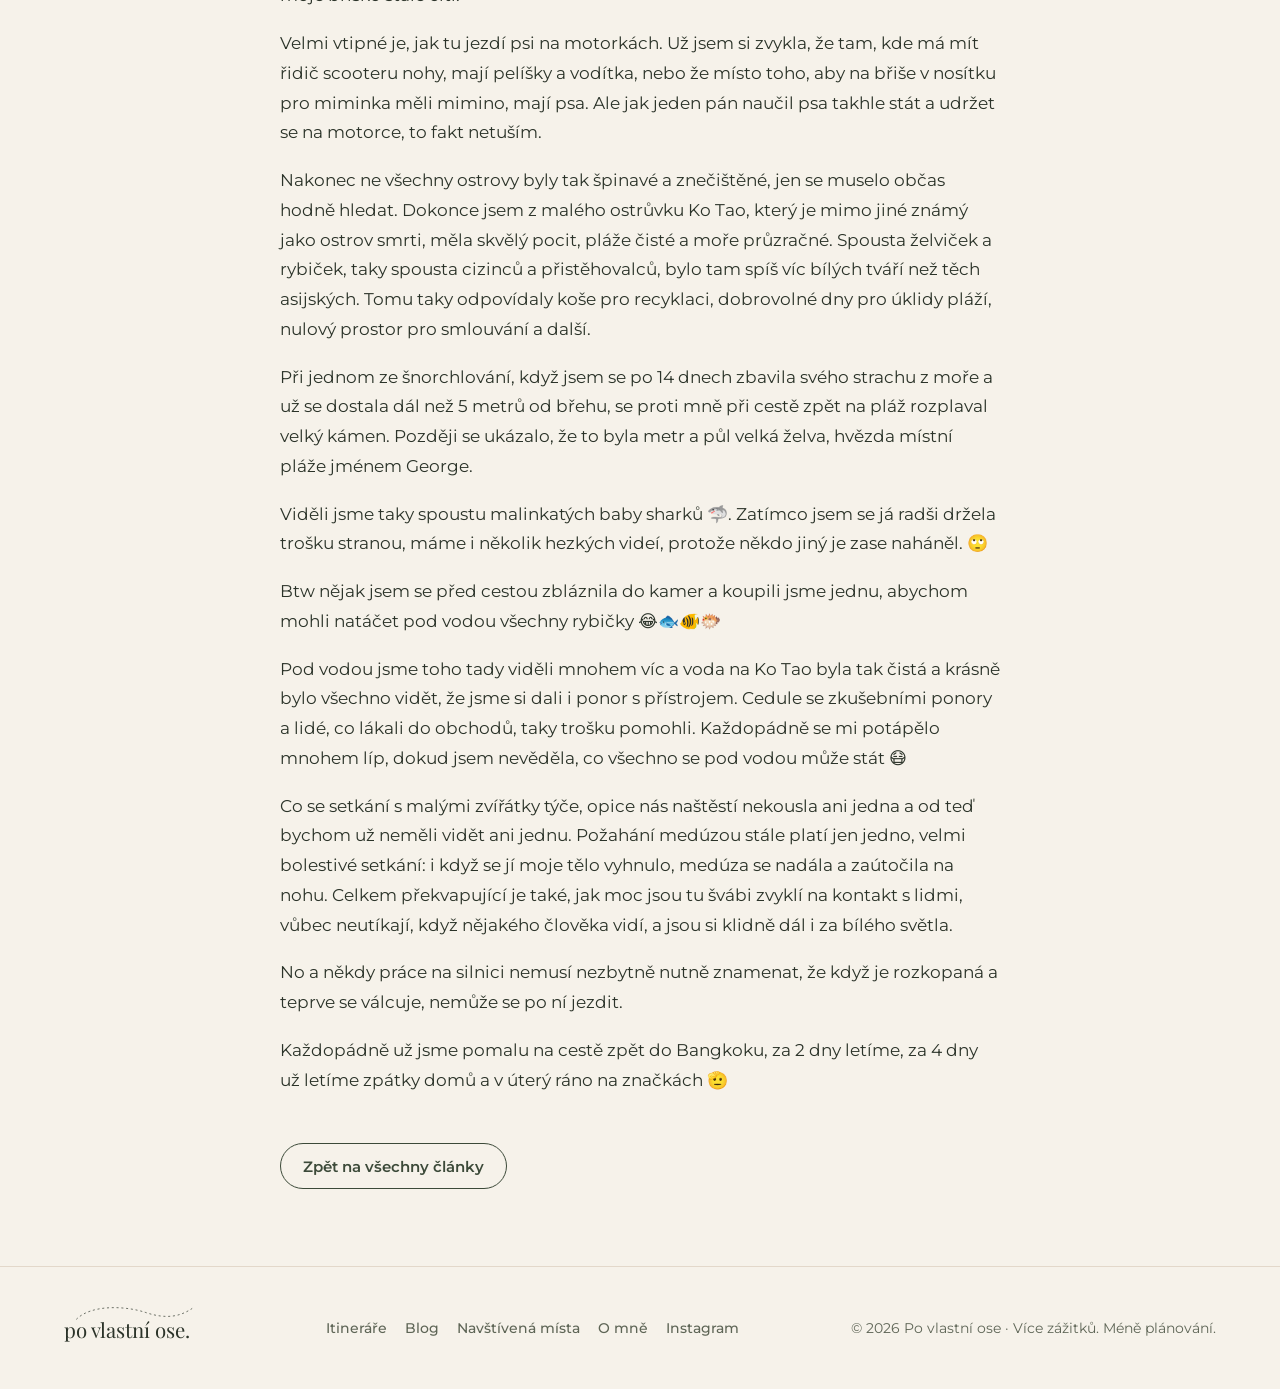
==== commit fcb85268: "Thajsko: doplnit termín srpen–září 2026 Co-Authored-By: Claude Opus 5.5 <noreply@anthropic.com> Clau" ====
--- a/clanky/thajsko-mily-denicku/index.html
+++ b/clanky/thajsko-mily-denicku/index.html
@@ -41,7 +41,7 @@
 <main>
 <section class="band art-hero">
  <div class="wrap">
-  <span class="k">Z cest · Thajsko 2026</span>
+  <span class="k">Z cest · Thajsko · srpen–září 2026</span>
   <h1>Milý deníčku: Thajsko v číslech a pár vtipných momentů</h1>
   <p>Zápisky, které jsem z cesty posílala kamarádce. Žádný itinerář, jen to, co se nikam jinam nevejde.</p>
  </div>
